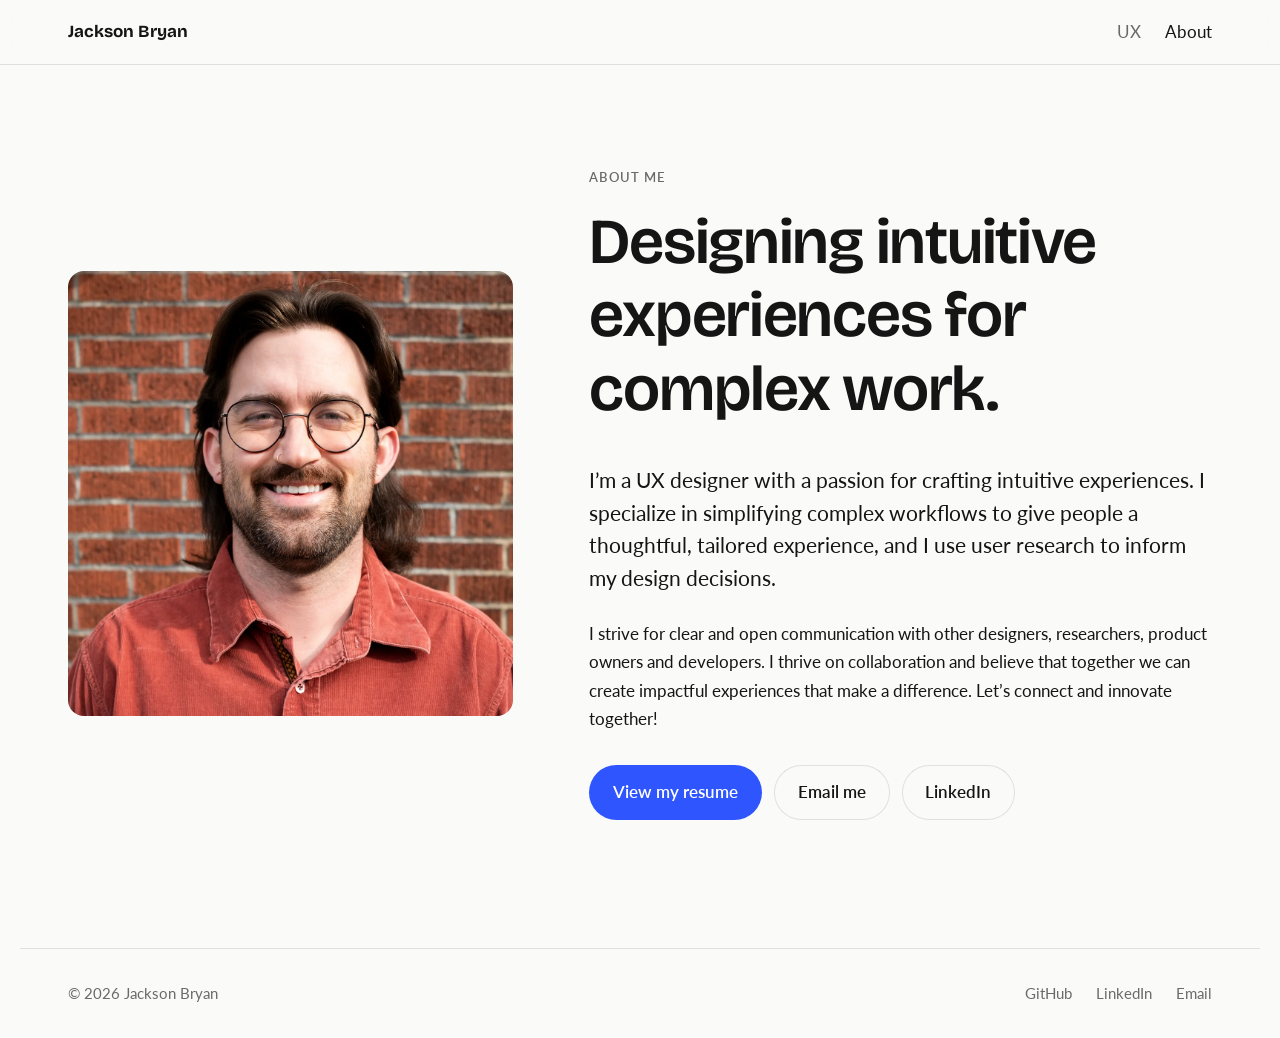
==== about.html @ 44400953 "Carry the description and tags through the card-to-hero transition Previously they faded out early a" ====
<!DOCTYPE html>
<html lang="en">
<head>
  <meta charset="UTF-8">
  <meta name="viewport" content="width=device-width, initial-scale=1.0">
  <title>About | Jackson Bryan</title>
  <meta name="description" content="About Jackson Bryan, a UX designer who simplifies complex workflows through research-led design.">
  <link rel="preconnect" href="https://fonts.googleapis.com">
  <link rel="preconnect" href="https://fonts.gstatic.com" crossorigin>
  <link rel="stylesheet" href="https://fonts.googleapis.com/css2?family=Bricolage+Grotesque:opsz,wght@12..96,400..800&family=Lato:ital,wght@0,400;0,700;1,400&display=swap">
  <link rel="stylesheet" href="css/styles.css?v=20261016">
</head>
<body>

  <header>
    <nav>
      <a href="index.html" class="logo">Jackson Bryan</a>
      <ul>
        <li><a href="index.html">UX</a></li>
        <li><a href="about.html" aria-current="page">About</a></li>
      </ul>
    </nav>
  </header>

  <main>

    <section class="about">
      <figure class="about__portrait">
        <img src="images/about/portrait.webp" alt="Portrait of Jackson Bryan, smiling, in front of a brick wall" width="1200" height="1200">
      </figure>

      <div class="about__body">
        <p class="eyebrow">About me</p>
        <h1>Designing intuitive experiences for complex work.</h1>

        <p class="lead">I&rsquo;m a UX designer with a passion for crafting intuitive experiences. I specialize in simplifying complex workflows to give people a thoughtful, tailored experience, and I use user research to inform my design decisions.</p>

        <p>I strive for clear and open communication with other designers, researchers, product owners and developers. I thrive on collaboration and believe that together we can create impactful experiences that make a difference. Let&rsquo;s connect and innovate together!</p>

        <div class="about__actions">
          <a href="https://drive.google.com/file/d/1KtQlvE84p5lAEC3nYxvE6Lx-h_99mEA1/view?usp=sharing" class="button" target="_blank" rel="noopener">View my resume</a>
          <a href="mailto:jacksonbryan280@gmail.com" class="button button--secondary">Email me</a>
          <a href="https://www.linkedin.com/in/jacksonbryan28/" class="button button--secondary" target="_blank" rel="noopener">LinkedIn</a>
        </div>
      </div>
    </section>

  </main>

  <footer>
    <p>&copy; 2026 Jackson Bryan</p>
    <ul>
      <li><a href="https://github.com/jacksonbryan28">GitHub</a></li>
      <li><a href="https://www.linkedin.com/in/jacksonbryan28/">LinkedIn</a></li>
      <li><a href="mailto:jacksonbryan280@gmail.com">Email</a></li>
    </ul>
  </footer>

</body>
</html>
---- css/styles.css ----
/* ==========================================================================
   View transitions
   Cross-document transitions between the home page and project pages.
   An element morphs between pages when it has the same `view-transition-name`
   on both (e.g. the card image on the home page and the hero on the project
   page). Browsers without support simply navigate as normal.
   ========================================================================== */

@view-transition {
  navigation: auto;
}

@media (prefers-reduced-motion: reduce) {
  @view-transition {
    navigation: none;
  }
}

::view-transition-group(*) {
  animation-duration: 0.55s;
  animation-timing-function: cubic-bezier(0.2, 0.8, 0.2, 1);
}

/* Project media can change shape between pages: crop instead of stretching. */
::view-transition-image-pair(*.project-media) {
  overflow: hidden;
  border-radius: var(--radius);
}

::view-transition-old(*.project-media),
::view-transition-new(*.project-media) {
  height: 100%;
  object-fit: cover;
}

/* The image, title, description and tags move and scale between the card
   and the hero. Rather than cross-fading two snapshots (which blurs, and
   doubles up text), show only the hero's snapshot and let it travel: the new
   one when arriving on a project page, the old one when going back home.
   This works because each piece is laid out the same way in both places
   (same aspect ratio, letterforms, line length and line spacing). */
.project-page::view-transition-old(*.project-media),
.project-page::view-transition-old(*.project-title),
:root:not(.project-page)::view-transition-new(*.project-media),
:root:not(.project-page)::view-transition-new(*.project-title) {
  animation: none;
  opacity: 0;
}

.project-page::view-transition-new(*.project-media),
.project-page::view-transition-new(*.project-title),
:root:not(.project-page)::view-transition-old(*.project-media),
:root:not(.project-page)::view-transition-old(*.project-title) {
  animation: none;
}

/* ==========================================================================
   Tokens
   ========================================================================== */

:root {
  --bg: #fafaf8;
  --surface: #f0efeb;
  --text: #151515;
  --muted: #6a6a66;
  --line: #e2e0da;
  --accent: #2f55ff;
  --on-accent: #ffffff;

  --font: "Lato", system-ui, -apple-system, "Segoe UI", Roboto, sans-serif;
  --font-heading: "Bricolage Grotesque", var(--font);
  --max: 1240px;
  --narrow: 720px;
  --gutter: clamp(16px, 4vw, 48px);
  --radius: 16px;
  /* Shared by the home cards and project heroes. Keeping them the same shape
     means the view transition's two snapshots line up, so the image reads as
     one picture growing rather than two cross-fading. */
  --media-aspect: 12 / 5;
  --header-h: 64px;
  --section-space: clamp(72px, 10vw, 160px);
}

@media (max-width: 700px) {
  :root {
    --media-aspect: 16 / 9;
  }
}

@media (prefers-color-scheme: dark) {
  :root {
    --bg: #111110;
    --surface: #1b1b1a;
    --text: #f2f2ef;
    --muted: #9b9b96;
    --line: #2b2b29;
    --accent: #8098ff;
    --on-accent: #0d0d0d;
  }
}

/* ==========================================================================
   Base
   ========================================================================== */

*,
*::before,
*::after {
  box-sizing: border-box;
}

html {
  -webkit-text-size-adjust: 100%;
}

@media (prefers-reduced-motion: no-preference) {
  html {
    scroll-behavior: smooth;
  }
}

body {
  margin: 0;
  background: var(--bg);
  color: var(--text);
  font-family: var(--font);
  font-size: 1.0625rem;
  line-height: 1.65;
  -webkit-font-smoothing: antialiased;
}

img,
video {
  display: block;
  max-width: 100%;
  height: auto;
}

figure {
  margin: 0;
}

a {
  color: inherit;
}

h1,
h2,
h3,
h4,
header nav .logo,
.stats strong,
.next-project strong {
  font-family: var(--font-heading);
}

h1,
h2,
h3 {
  font-weight: 600;
  line-height: 1.15;
  letter-spacing: -0.015em;
  margin: 0 0 0.5em;
}

h1 {
  font-size: clamp(2.5rem, 7vw, 5.5rem);
  letter-spacing: -0.02em;
}

h2 {
  font-size: clamp(1.75rem, 4vw, 3rem);
}

h3 {
  font-size: 1.25rem;
}

p {
  margin: 0 0 1.25em;
}

:target,
section[id] {
  scroll-margin-top: calc(var(--header-h) + 24px);
}

.eyebrow {
  margin: 0 0 1rem;
  color: var(--muted);
  font-size: 0.8125rem;
  font-weight: 600;
  letter-spacing: 0.08em;
  text-transform: uppercase;
}

.button {
  display: inline-block;
  padding: 0.8em 1.4em;
  border-radius: 999px;
  background: var(--accent);
  color: var(--on-accent);
  font-weight: 600;
  text-decoration: none;
  transition: transform 0.2s ease;
}

.button:hover {
  transform: translateY(-2px);
}

.button--secondary {
  background: transparent;
  color: var(--text);
  box-shadow: inset 0 0 0 1px var(--line);
}

/* ==========================================================================
   Header and footer
   ========================================================================== */

header {
  position: sticky;
  top: 0;
  z-index: 10;
  background: color-mix(in srgb, var(--bg) 85%, transparent);
  backdrop-filter: saturate(180%) blur(12px);
  -webkit-backdrop-filter: saturate(180%) blur(12px);
  border-bottom: 1px solid var(--line);
  /* Keep the header still while the page underneath transitions. */
  view-transition-name: site-header;
}

header nav {
  display: flex;
  align-items: center;
  justify-content: space-between;
  gap: 1rem;
  max-width: var(--max);
  height: var(--header-h);
  margin-inline: auto;
  padding-inline: var(--gutter);
}

header nav ul,
footer ul {
  display: flex;
  gap: 1.5rem;
  margin: 0;
  padding: 0;
  list-style: none;
}

header nav a,
footer a {
  color: var(--muted);
  text-decoration: none;
}

header nav a:hover,
header nav a[aria-current="page"],
footer a:hover {
  color: var(--text);
}

header nav .logo {
  color: var(--text);
  font-weight: 700;
}

footer {
  display: flex;
  flex-wrap: wrap;
  align-items: center;
  justify-content: space-between;
  gap: 1rem;
  max-width: var(--max);
  margin: var(--section-space) auto 0;
  padding: 32px var(--gutter);
  border-top: 1px solid var(--line);
  color: var(--muted);
  font-size: 0.9375rem;
}

footer p {
  margin: 0;
}

/* ==========================================================================
   Home page
   ========================================================================== */

#hero,
#projects {
  max-width: var(--max);
  margin-inline: auto;
  padding-inline: var(--gutter);
}

#hero {
  padding-block: clamp(80px, 14vw, 180px) clamp(48px, 8vw, 96px);
}

#hero p {
  max-width: 36ch;
  color: var(--muted);
  font-size: clamp(1.125rem, 2vw, 1.375rem);
}

#projects {
  display: grid;
  gap: clamp(32px, 4vw, 48px);
}

#projects h2 {
  margin: 0;
}

@media (min-width: 800px) {
  #projects {
    grid-template-columns: 1fr 1fr;
  }

  #projects h2 {
    grid-column: 1 / -1;
  }
}

.project-card a {
  display: block;
  text-decoration: none;
}

.project-card__media {
  overflow: hidden;
  aspect-ratio: var(--media-aspect);
  margin-bottom: 1.25rem;
  border-radius: var(--radius);
  background: var(--surface);
  view-transition-class: project-media;
}

.project-card__media img,
.project-card__media video {
  width: 100%;
  height: 100%;
  object-fit: cover;
  transition: transform 0.6s cubic-bezier(0.2, 0.8, 0.2, 1);
}

.project-card a:hover .project-card__media img,
.project-card a:hover .project-card__media video {
  transform: scale(1.03);
}

/* The card title and project page title scale into each other, so they need
   identical letterforms: Bricolage changes shape with size unless the optical
   size is pinned. */
.project-card h3,
.project-hero__title {
  font-variation-settings: "opsz" 96;
  letter-spacing: -0.02em;
}

.project-card h3 {
  display: inline-block; /* lets the title morph without stretching */
  view-transition-class: project-title;
  margin-bottom: 0.25rem;
  font-size: 1.5rem;
}

.project-card p {
  width: fit-content;
  /* Same line length (in characters) and spacing as the hero summary, so
     the text wraps identically and can scale between the two. */
  max-width: 40ch;
  margin-bottom: 0.75rem;
  color: var(--muted);
  line-height: 1.45;
}

.project-card p,
.project-card .tags {
  view-transition-class: project-title;
}

.tags {
  display: flex;
  width: fit-content;
  max-width: 100%;
  flex-wrap: wrap;
  gap: 0.5rem;
  margin: 0;
  padding: 0;
  list-style: none;
}

.tags li {
  padding: 0.25em 0.75em;
  border: 1px solid var(--line);
  border-radius: 999px;
  color: var(--muted);
  font-size: 0.8125rem;
}

/* ==========================================================================
   About page
   ========================================================================== */

.about {
  display: grid;
  gap: clamp(32px, 6vw, 96px);
  align-items: center;
  max-width: var(--max);
  margin-inline: auto;
  padding: clamp(40px, 8vw, 120px) var(--gutter) 0;
}

@media (min-width: 900px) {
  .about {
    grid-template-columns: minmax(280px, 5fr) 7fr;
  }
}

.about__portrait {
  overflow: hidden;
  aspect-ratio: 1;
  max-width: 520px;
  border-radius: var(--radius);
  background: var(--surface);
}

.about__portrait img {
  width: 100%;
  height: 100%;
  object-fit: cover;
}

.about__body {
  max-width: var(--narrow);
}

.about__body h1 {
  font-size: clamp(2.25rem, 5vw, 4rem);
  margin-bottom: 0.6em;
}

.about__actions {
  display: flex;
  flex-wrap: wrap;
  gap: 0.75rem;
  margin-top: 2rem;
}

/* ==========================================================================
   Project page
   ========================================================================== */

/* --- 1. Hero ----------------------------------------------------------- */

.project-hero {
  max-width: var(--max);
  margin-inline: auto;
  padding: clamp(16px, 3vw, 40px) var(--gutter) 0;
}

.project-hero__media {
  overflow: hidden;
  width: 100%;
  aspect-ratio: var(--media-aspect);
  border-radius: var(--radius);
  background: var(--surface);
  view-transition-class: project-media;
}

.project-hero__media img,
.project-hero__media video {
  width: 100%;
  height: 100%;
  object-fit: cover;
}

.project-hero__intro {
  margin-top: clamp(32px, 5vw, 64px);
}

.project-hero__title {
  display: inline-block; /* matches the card title so it scales cleanly */
  view-transition-class: project-title;
  margin-bottom: 0.2em;
}

.project-hero__summary {
  width: fit-content;
  max-width: 40ch;
  margin-bottom: 1.5rem;
  color: var(--muted);
  /* Never smaller than the card description (1.0625rem), so on phones both
     wrap identically for the view transition. */
  font-size: clamp(1.0625rem, 2vw, 1.5rem);
  line-height: 1.45;
}

.project-hero__summary,
.project-hero__tags {
  view-transition-class: project-title;
}

/* Scroll-to-expand (driven by js/project-hero.js). The page's <main> sticks
   below the header inside a taller "hold" container, so nothing moves for the
   first part of the scroll; --p goes from 0 to 1 over that stretch and the
   image grows from its resting size to full-bleed (capped at 1440px wide),
   with its bottom edge staying put. At --p: 0 it matches the resting layout
   exactly, so the view transition from the home page is unaffected. */
.project-hold {
  overflow-x: clip;
}

.project-hold.is-holding > main {
  position: sticky;
  /* The header's real height (including its border), measured by the script,
     so the page doesn't shift as it starts to hold. */
  top: var(--hold-top, var(--header-h));
}

.project-hero.is-expanding .project-hero__media {
  width: auto;
  height: calc(var(--h0) + var(--rise) * var(--p, 0));
  aspect-ratio: auto;
  margin-top: calc(var(--rise) * var(--p, 0) * -1);
  margin-inline: calc(var(--bleed) * var(--p, 0) * -1);
  border-radius: calc(var(--radius) * (1 - var(--p, 0) * var(--square, 1)));
}

/* Where supported, drive --p straight from the scroll position with a
   scroll-driven animation. It updates in the same frame as the scroll, so
   it doesn't lag a frame behind like the script fallback does. */
@property --p {
  syntax: "<number>";
  inherits: true;
  initial-value: 0;
}

@keyframes project-hero-expand {
  from { --p: 0; }
  to { --p: 1; }
}

@supports (animation-timeline: scroll()) {
  .project-hero.is-scroll-driven {
    animation: project-hero-expand linear both;
    animation-timeline: scroll(root block);
    animation-range: 0px var(--hold-distance, 480px);
  }
}

/* --- 2. Overview with sticky details ---------------------------------- */

.project-overview,
.case-study__layout {
  display: grid;
  gap: clamp(32px, 5vw, 80px);
  max-width: var(--max);
  margin-inline: auto;
  padding-inline: var(--gutter);
}

.project-overview {
  padding-block: var(--section-space);
}

@media (min-width: 900px) {
  .project-overview,
  .case-study__layout {
    grid-template-columns: minmax(220px, 300px) 1fr;
    align-items: start;
  }

  .project-overview__details,
  .case-study__toc {
    position: sticky;
    top: calc(var(--header-h) + 32px);
  }
}

.project-overview__details dl {
  display: grid;
  gap: 1.25rem;
  margin: 0 0 2rem;
}

.project-overview__details dt {
  margin-bottom: 0.25rem;
  color: var(--muted);
  font-size: 0.8125rem;
  font-weight: 600;
  letter-spacing: 0.08em;
  text-transform: uppercase;
}

.project-overview__details dd {
  margin: 0;
}

.project-overview__body {
  max-width: var(--narrow);
}

.project-overview__body > h2 {
  margin-bottom: 1em;
}

.lead {
  font-size: clamp(1.125rem, 1.8vw, 1.3125rem);
  line-height: 1.55;
}

.stats {
  display: grid;
  grid-template-columns: repeat(auto-fit, minmax(160px, 1fr));
  gap: 1.5rem;
  margin: 2.5rem 0 0;
  padding: 2rem 0 0;
  border-top: 1px solid var(--line);
  list-style: none;
}

.stats strong {
  display: block;
  font-size: clamp(2rem, 4vw, 2.75rem);
  line-height: 1.1;
  letter-spacing: -0.03em;
}

.stats span {
  color: var(--muted);
  font-size: 0.9375rem;
}

/* --- 3. Key features --------------------------------------------------- */

.feature {
  padding: var(--section-space) var(--gutter);
}

.feature:nth-child(odd) {
  background: var(--surface);
}

.feature__text,
.feature__media {
  max-width: calc(var(--max) - 2 * var(--gutter));
  margin-inline: auto;
}

.feature__text {
  display: grid;
  gap: 1rem 4rem;
  margin-bottom: clamp(32px, 5vw, 64px);
}

@media (min-width: 900px) {
  .feature__text {
    grid-template-columns: 1fr 1fr;
    align-items: end;
  }

  .feature__text .eyebrow {
    grid-column: 1 / -1;
    margin: 0;
  }

  .feature__text h2,
  .feature__text p:last-child {
    margin: 0;
  }
}

.feature__text h2 {
  font-size: clamp(2rem, 5vw, 3.75rem);
}

.feature__text p:last-child {
  color: var(--muted);
  font-size: clamp(1.0625rem, 1.6vw, 1.25rem);
}

.feature__media {
  overflow: hidden;
  border-radius: var(--radius);
}

.feature__media img,
.feature__media video {
  width: 100%;
}

/* --- 4. Case study deep dive ------------------------------------------ */

.case-study {
  padding-top: var(--section-space);
}

.case-study__header {
  max-width: var(--max);
  margin: 0 auto clamp(40px, 6vw, 80px);
  padding-inline: var(--gutter);
}

.case-study__header h2 {
  max-width: 20ch;
  font-size: clamp(2.25rem, 6vw, 4.5rem);
}

.case-study__toc ol {
  display: grid;
  gap: 0.5rem;
  margin: 0;
  padding: 0;
  list-style: none;
  counter-reset: toc;
}

.case-study__toc li {
  counter-increment: toc;
}

.case-study__toc a {
  color: var(--muted);
  text-decoration: none;
}

.case-study__toc a::before {
  content: counter(toc, decimal-leading-zero) "  ";
  font-variant-numeric: tabular-nums;
  opacity: 0.6;
}

.case-study__toc a:hover {
  color: var(--text);
}

/* Hide the contents list on small screens where it can't be sticky. */
@media (max-width: 899px) {
  .case-study__toc {
    display: none;
  }
}

.case-study__body {
  min-width: 0;
}

/* Text stays at a comfortable reading width; figures use the full column. */
.case-study__body > section > :not(figure, .image-rows) {
  max-width: var(--narrow);
}

.case-study__body > section + section {
  margin-top: clamp(64px, 8vw, 120px);
}

.case-study__body h3 {
  font-size: clamp(1.5rem, 3vw, 2rem);
}

.case-study__body figure {
  margin-block: 2.5rem;
}

.case-study__body figure img,
.case-study__body figure video {
  width: 100%;
  border-radius: var(--radius);
  background: var(--surface);
}

.case-study__body h4 {
  margin: 2rem 0 0.5rem;
  font-size: 1.0625rem;
}

/* Rows of images that share a height; each image's flex-grow is set to its
   width so the row keeps every image's proportions. */
.image-rows {
  display: grid;
  gap: 16px;
  margin-block: 2.5rem;
}

.image-row {
  display: flex;
  gap: 16px;
}

.image-row img {
  flex: 1 1 0;
  min-width: 0;
  width: 100%;
  border-radius: calc(var(--radius) / 2);
  background: var(--surface);
}

/* An even grid of screens, two across. */
.image-grid {
  display: grid;
  grid-template-columns: repeat(2, minmax(0, 1fr));
  gap: 16px;
  margin-block: 2.5rem;
}

.image-grid img {
  width: 100%;
  border-radius: calc(var(--radius) / 2);
  background: var(--surface);
}

/* Lets a <picture> (e.g. different crops for phones) sit in any media slot. */
picture {
  display: block;
}

figcaption {
  margin-top: 0.75rem;
  color: var(--muted);
  font-size: 0.875rem;
}

blockquote {
  margin: 2.5rem 0;
  padding-left: 1.5rem;
  border-left: 3px solid var(--accent);
  font-size: clamp(1.25rem, 2.2vw, 1.5rem);
  line-height: 1.45;
}

blockquote cite {
  display: block;
  margin-top: 0.75rem;
  color: var(--muted);
  font-size: 0.9375rem;
  font-style: normal;
}

/* --- 5. Next project --------------------------------------------------- */

.next-project {
  max-width: var(--max);
  margin: var(--section-space) auto 0;
  padding-inline: var(--gutter);
}

.next-project .eyebrow {
  display: block;
}

.next-project a {
  display: block;
  padding-top: 2rem;
  border-top: 1px solid var(--line);
  text-decoration: none;
}

.next-project strong {
  display: block;
  font-size: clamp(2rem, 6vw, 4.5rem);
  font-weight: 600;
  letter-spacing: -0.02em;
  line-height: 1.1;
}

.next-project a:hover strong {
  color: var(--accent);
}
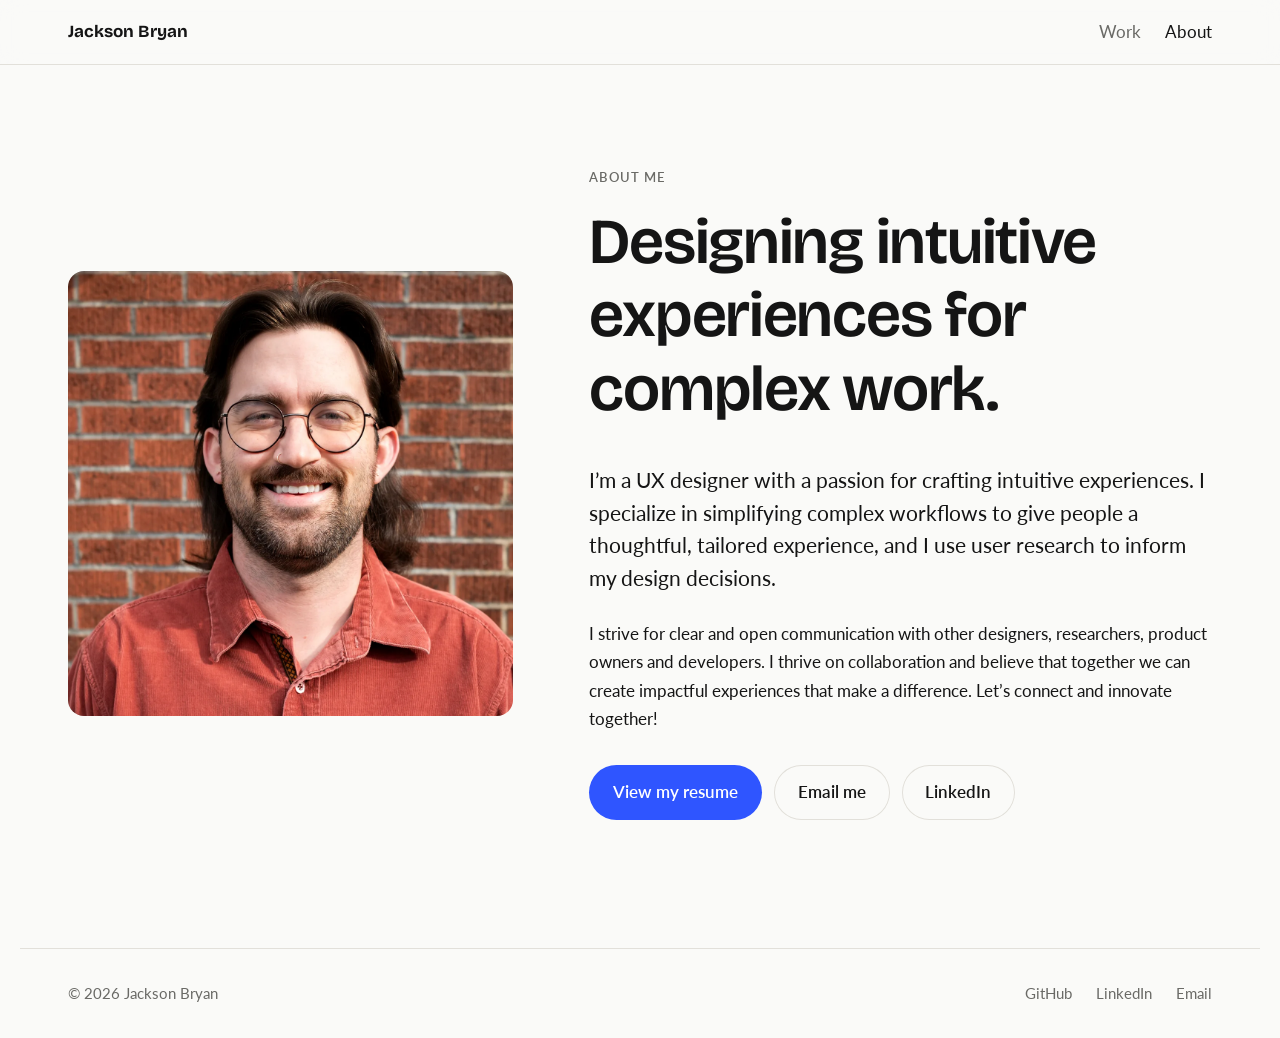
==== commit 8c1e6701: "Rewrite home hero pitch, rename UX nav to Work, add social meta tags The home h1 repeated the logo n" ====
--- a/about.html
+++ b/about.html
@@ -5,10 +5,18 @@
   <meta name="viewport" content="width=device-width, initial-scale=1.0">
   <title>About | Jackson Bryan</title>
   <meta name="description" content="About Jackson Bryan, a UX designer who simplifies complex workflows through research-led design.">
+  <!-- Social previews. TODO: once the site's address is known, make og:image
+       a full URL (https://<domain>/images/about/portrait.webp) and add og:url; most sites ignore relative paths. -->
+  <meta property="og:type" content="profile">
+  <meta property="og:site_name" content="Jackson Bryan">
+  <meta property="og:title" content="About | Jackson Bryan">
+  <meta property="og:description" content="About Jackson Bryan, a UX designer who simplifies complex workflows through research-led design.">
+  <meta property="og:image" content="images/about/portrait.webp">
+  <meta name="twitter:card" content="summary_large_image">
   <link rel="preconnect" href="https://fonts.googleapis.com">
   <link rel="preconnect" href="https://fonts.gstatic.com" crossorigin>
   <link rel="stylesheet" href="https://fonts.googleapis.com/css2?family=Bricolage+Grotesque:opsz,wght@12..96,400..800&family=Lato:ital,wght@0,400;0,700;1,400&display=swap">
-  <link rel="stylesheet" href="css/styles.css?v=20261016">
+  <link rel="stylesheet" href="css/styles.css?v=20261125">
 </head>
 <body>
 
@@ -16,7 +24,7 @@
     <nav>
       <a href="index.html" class="logo">Jackson Bryan</a>
       <ul>
-        <li><a href="index.html">UX</a></li>
+        <li><a href="index.html#projects">Work</a></li>
         <li><a href="about.html" aria-current="page">About</a></li>
       </ul>
     </nav>
--- a/css/styles.css
+++ b/css/styles.css
@@ -38,20 +38,43 @@
    doubles up text), show only the hero's snapshot and let it travel: the new
    one when arriving on a project page, the old one when going back home.
    This works because each piece is laid out the same way in both places
-   (same aspect ratio, letterforms, line length and line spacing). */
-.project-page::view-transition-old(*.project-media),
-.project-page::view-transition-old(*.project-title),
-:root:not(.project-page)::view-transition-new(*.project-media),
-:root:not(.project-page)::view-transition-new(*.project-title) {
+   (same aspect ratio, letterforms, line length and line spacing).
+   These rules only apply when a piece exists on both pages (its snapshot
+   isn't an only child). The other project cards exist on the home page
+   alone, so they keep the default fade in and out. */
+.project-page::view-transition-old(*.project-media):not(:only-child),
+.project-page::view-transition-old(*.project-title):not(:only-child),
+:root:not(.project-page)::view-transition-new(*.project-media):not(:only-child),
+:root:not(.project-page)::view-transition-new(*.project-title):not(:only-child) {
   animation: none;
   opacity: 0;
 }
 
-.project-page::view-transition-new(*.project-media),
-.project-page::view-transition-new(*.project-title),
-:root:not(.project-page)::view-transition-old(*.project-media),
-:root:not(.project-page)::view-transition-old(*.project-title) {
+.project-page::view-transition-new(*.project-media):not(:only-child),
+.project-page::view-transition-new(*.project-title):not(:only-child),
+:root:not(.project-page)::view-transition-old(*.project-media):not(:only-child),
+:root:not(.project-page)::view-transition-old(*.project-title):not(:only-child) {
   animation: none;
+}
+
+/* The rest of the page: fade the old page out, then the new one in, rather
+   than cross-fading them. A cross-fade shows both pages' text on top of each
+   other halfway through (e.g. a project's details over the home page's other
+   cards). The travelling project pieces stay on top the whole time. */
+@keyframes vt-fade-out {
+  to { opacity: 0; }
+}
+
+@keyframes vt-fade-in {
+  from { opacity: 0; }
+}
+
+::view-transition-old(root) {
+  animation: vt-fade-out 0.2s ease-in both;
+}
+
+::view-transition-new(root) {
+  animation: vt-fade-in 0.35s 0.2s ease-out both;
 }
 
 /* ==========================================================================
@@ -301,8 +324,8 @@
   padding-block: clamp(80px, 14vw, 180px) clamp(48px, 8vw, 96px);
 }
 
-#hero p {
-  max-width: 36ch;
+#hero p:not(.eyebrow) {
+  max-width: 52ch;
   color: var(--muted);
   font-size: clamp(1.125rem, 2vw, 1.375rem);
 }
@@ -872,3 +895,8 @@
 .next-project a:hover strong {
   color: var(--accent);
 }
+
+/* Keep the home headline to two or three lines at large sizes. */
+#hero h1 {
+  max-width: 14ch;
+}
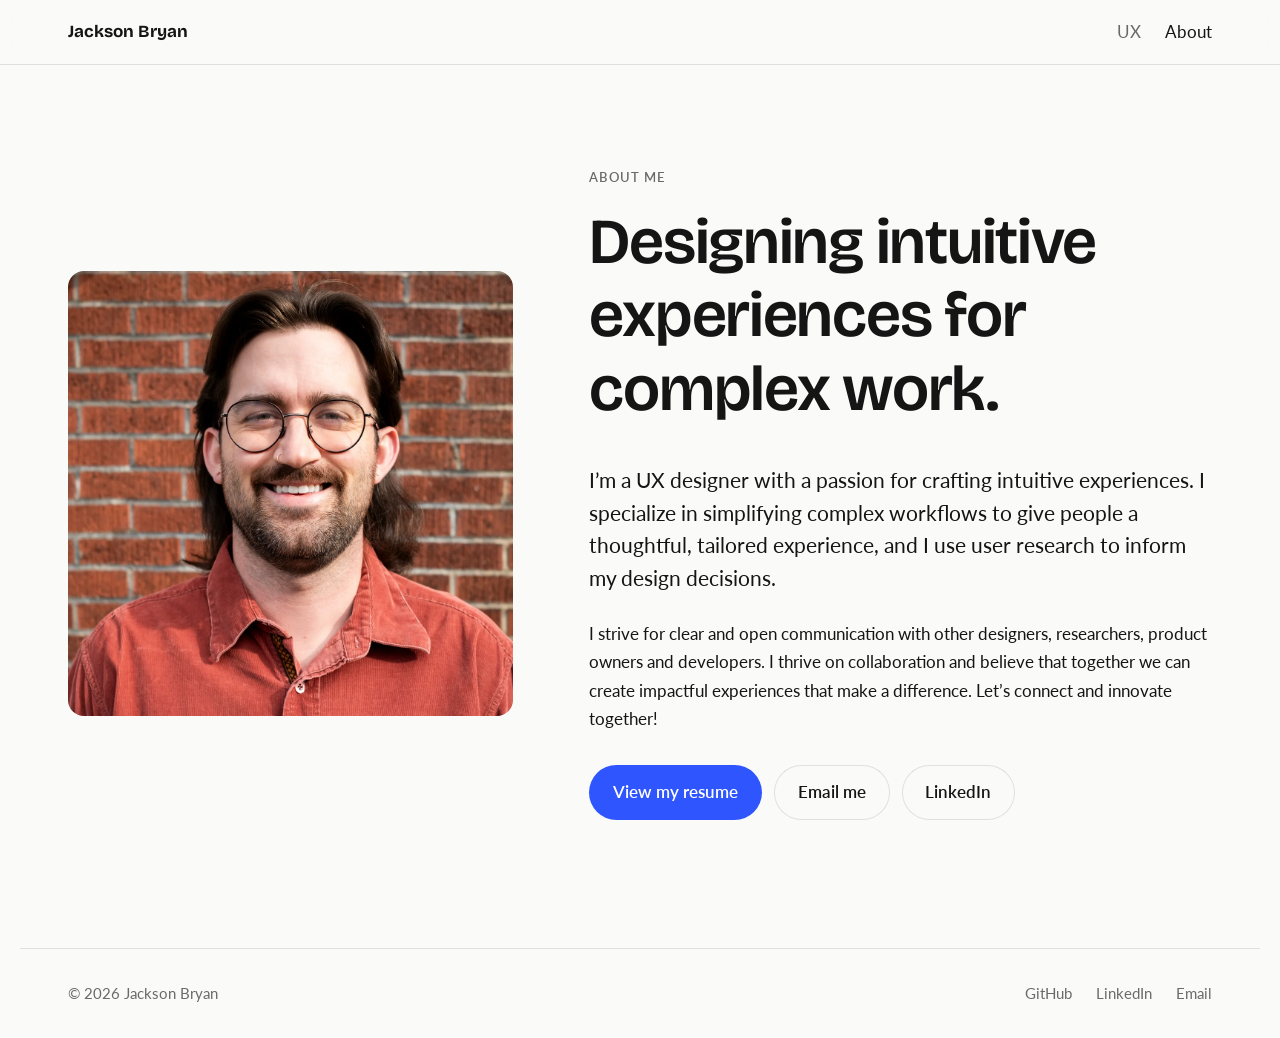
==== commit 69a7b823: "Share the head links, header and footer across pages The font links, stylesheet link, header and foo" ====
--- a/about.html
+++ b/about.html
@@ -5,30 +5,26 @@
   <meta name="viewport" content="width=device-width, initial-scale=1.0">
   <title>About | Jackson Bryan</title>
   <meta name="description" content="About Jackson Bryan, a UX designer who simplifies complex workflows through research-led design.">
-  <!-- Social previews. TODO: once the site's address is known, make og:image
-       a full URL (https://<domain>/images/about/portrait.webp) and add og:url; most sites ignore relative paths. -->
-  <meta property="og:type" content="profile">
-  <meta property="og:site_name" content="Jackson Bryan">
-  <meta property="og:title" content="About | Jackson Bryan">
-  <meta property="og:description" content="About Jackson Bryan, a UX designer who simplifies complex workflows through research-led design.">
-  <meta property="og:image" content="images/about/portrait.webp">
-  <meta name="twitter:card" content="summary_large_image">
+  <!-- shared:head -->
   <link rel="preconnect" href="https://fonts.googleapis.com">
   <link rel="preconnect" href="https://fonts.gstatic.com" crossorigin>
   <link rel="stylesheet" href="https://fonts.googleapis.com/css2?family=Bricolage+Grotesque:opsz,wght@12..96,400..800&family=Lato:ital,wght@0,400;0,700;1,400&display=swap">
-  <link rel="stylesheet" href="css/styles.css?v=20261125">
+  <link rel="stylesheet" href="css/styles.css?v=c1dd3654">
+  <!-- /shared:head -->
 </head>
 <body>
 
+  <!-- shared:header -->
   <header>
     <nav>
       <a href="index.html" class="logo">Jackson Bryan</a>
       <ul>
-        <li><a href="index.html#projects">Work</a></li>
+        <li><a href="index.html">UX</a></li>
         <li><a href="about.html" aria-current="page">About</a></li>
       </ul>
     </nav>
   </header>
+  <!-- /shared:header -->
 
   <main>
 
@@ -55,6 +51,7 @@
 
   </main>
 
+  <!-- shared:footer -->
   <footer>
     <p>&copy; 2026 Jackson Bryan</p>
     <ul>
@@ -63,6 +60,7 @@
       <li><a href="mailto:jacksonbryan280@gmail.com">Email</a></li>
     </ul>
   </footer>
+  <!-- /shared:footer -->
 
 </body>
 </html>
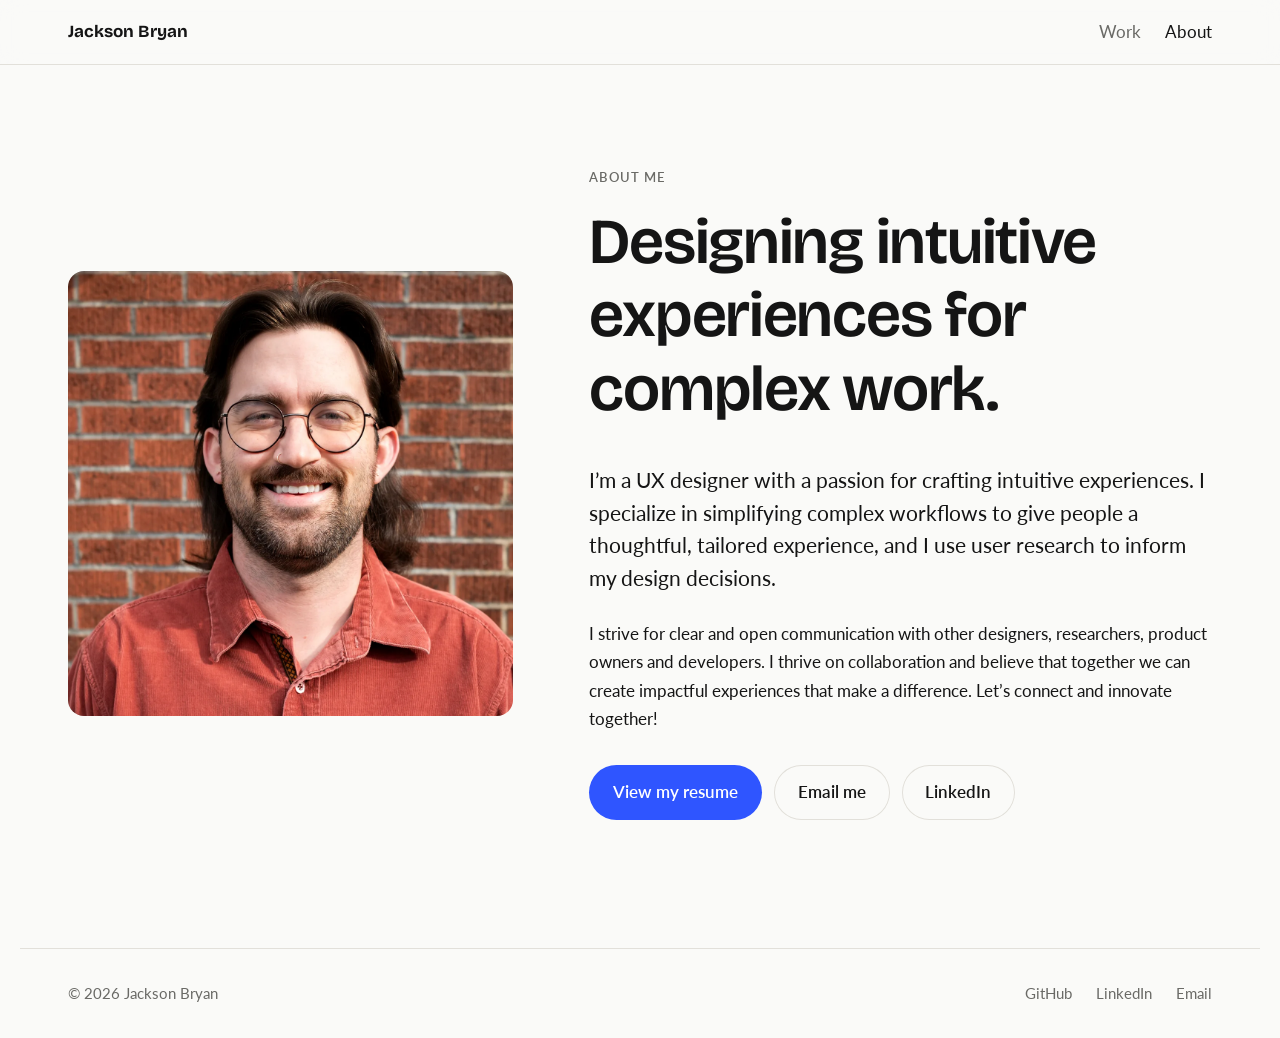
==== commit d1395448: "Bump asset version so browsers fetch the updated hero styles Co-Authored-By: Claude Opus 5.5 <norepl" ====
--- a/about.html
+++ b/about.html
@@ -5,26 +5,30 @@
   <meta name="viewport" content="width=device-width, initial-scale=1.0">
   <title>About | Jackson Bryan</title>
   <meta name="description" content="About Jackson Bryan, a UX designer who simplifies complex workflows through research-led design.">
-  <!-- shared:head -->
+  <!-- Social previews (site is served from GitHub Pages) -->
+  <meta property="og:type" content="profile">
+  <meta property="og:site_name" content="Jackson Bryan">
+  <meta property="og:title" content="About | Jackson Bryan">
+  <meta property="og:description" content="About Jackson Bryan, a UX designer who simplifies complex workflows through research-led design.">
+  <meta property="og:url" content="https://jacksonbryan28.github.io/portfolio/about.html">
+  <meta property="og:image" content="https://jacksonbryan28.github.io/portfolio/images/about/portrait.webp">
+  <meta name="twitter:card" content="summary_large_image">
   <link rel="preconnect" href="https://fonts.googleapis.com">
   <link rel="preconnect" href="https://fonts.gstatic.com" crossorigin>
   <link rel="stylesheet" href="https://fonts.googleapis.com/css2?family=Bricolage+Grotesque:opsz,wght@12..96,400..800&family=Lato:ital,wght@0,400;0,700;1,400&display=swap">
-  <link rel="stylesheet" href="css/styles.css?v=c1dd3654">
-  <!-- /shared:head -->
+  <link rel="stylesheet" href="css/styles.css?v=20261125b">
 </head>
 <body>
 
-  <!-- shared:header -->
   <header>
     <nav>
       <a href="index.html" class="logo">Jackson Bryan</a>
       <ul>
-        <li><a href="index.html">UX</a></li>
+        <li><a href="index.html#projects">Work</a></li>
         <li><a href="about.html" aria-current="page">About</a></li>
       </ul>
     </nav>
   </header>
-  <!-- /shared:header -->
 
   <main>
 
@@ -51,7 +55,6 @@
 
   </main>
 
-  <!-- shared:footer -->
   <footer>
     <p>&copy; 2026 Jackson Bryan</p>
     <ul>
@@ -60,7 +63,6 @@
       <li><a href="mailto:jacksonbryan280@gmail.com">Email</a></li>
     </ul>
   </footer>
-  <!-- /shared:footer -->
 
 </body>
 </html>
--- a/css/styles.css
+++ b/css/styles.css
@@ -324,8 +324,8 @@
   padding-block: clamp(80px, 14vw, 180px) clamp(48px, 8vw, 96px);
 }
 
-#hero p:not(.eyebrow) {
-  max-width: 52ch;
+#hero p {
+  max-width: 36ch;
   color: var(--muted);
   font-size: clamp(1.125rem, 2vw, 1.375rem);
 }
@@ -895,8 +895,3 @@
 .next-project a:hover strong {
   color: var(--accent);
 }
-
-/* Keep the home headline to two or three lines at large sizes. */
-#hero h1 {
-  max-width: 14ch;
-}
